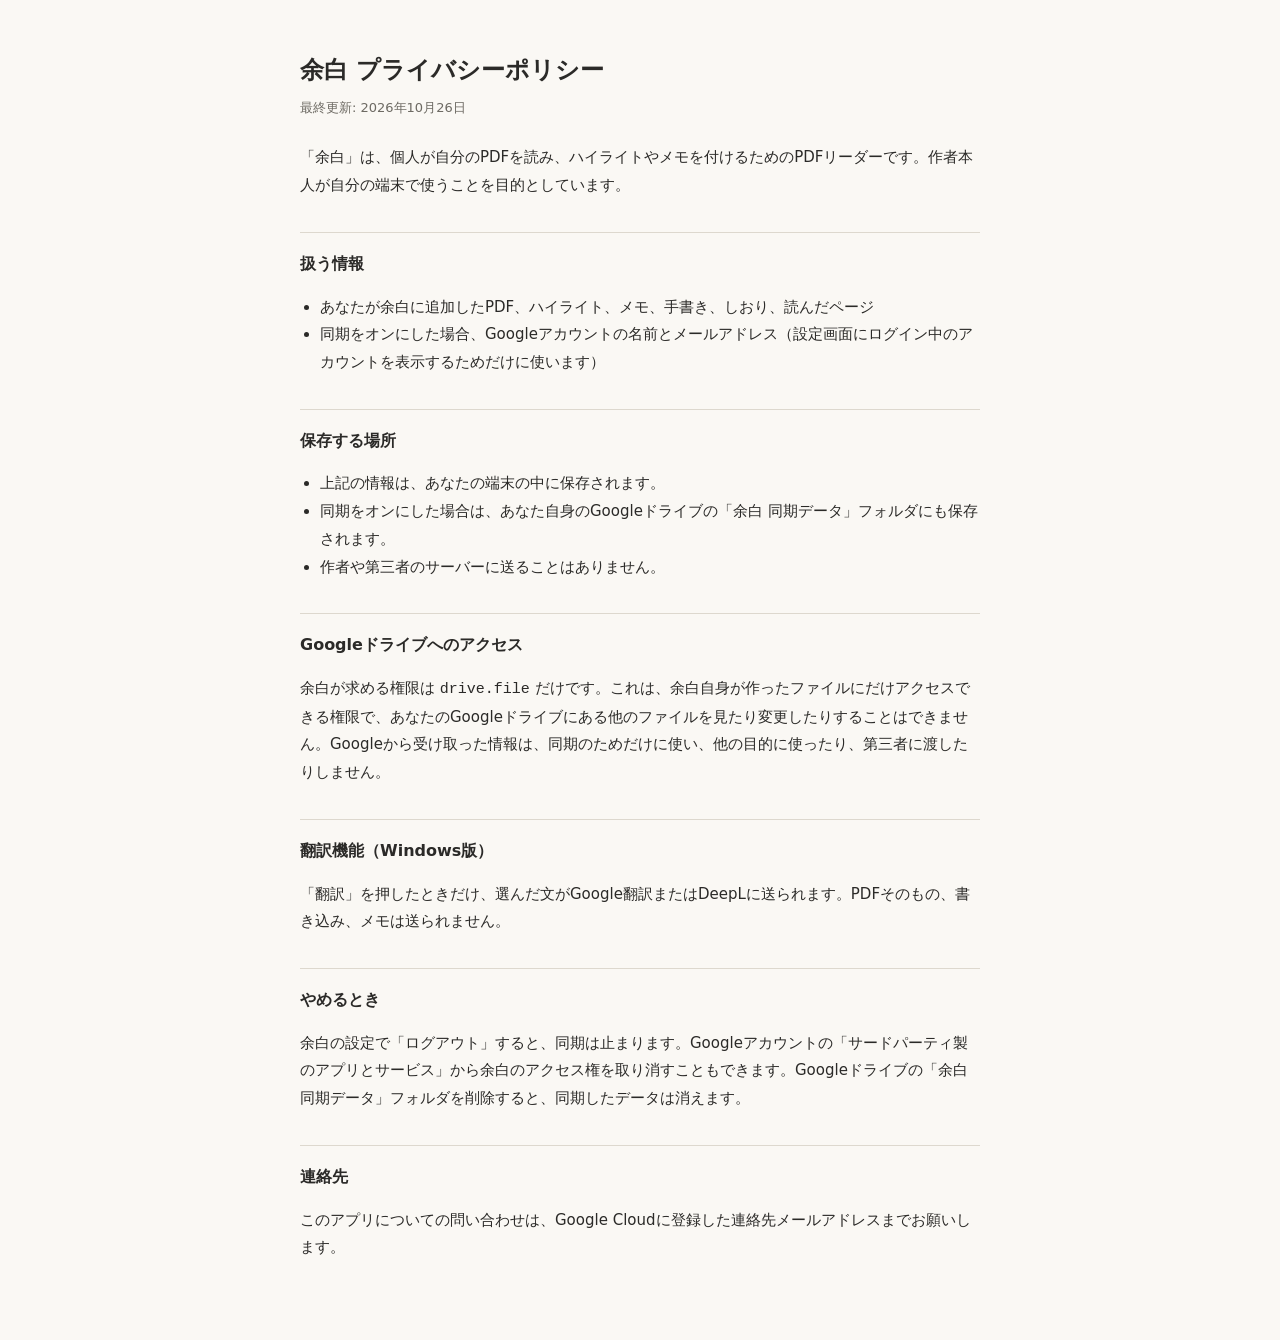
==== privacy.html @ 52588939 "Add files via upload" ====
<!doctype html>
<html lang="ja">
<head>
<meta charset="utf-8">
<meta name="viewport" content="width=device-width,initial-scale=1">
<title>余白 プライバシーポリシー</title>
<style>
:root{--bg:#1e1e1e;--fg:#dadada;--muted:#a3a3a3;--line:#383838;--accent:#9d8cff;color-scheme:dark}
@media (prefers-color-scheme:light){:root{--bg:#faf8f4;--fg:#2b2a28;--muted:#6d6a63;--line:#ddd8ce;--accent:#6c5ce7;color-scheme:light}}
body{margin:0;background:var(--bg);color:var(--fg);font:15px/1.85 "Segoe UI","Hiragino Sans","Yu Gothic UI",system-ui,sans-serif}
main{max-width:680px;margin:0 auto;padding:48px 20px 64px}
h1{font-size:24px;margin:0 0 4px}
h2{font-size:16px;margin:32px 0 6px;padding-top:16px;border-top:1px solid var(--line)}
p,li{color:var(--fg)}
.sub{color:var(--muted);margin:0 0 24px;font-size:13px}
a{color:var(--accent)}
ul{padding-left:20px}
</style>
</head>
<body>
<main>
  <h1>余白 プライバシーポリシー</h1>
  <p class="sub">最終更新: 2026年10月26日</p>
  <p>「余白」は、個人が自分のPDFを読み、ハイライトやメモを付けるためのPDFリーダーです。作者本人が自分の端末で使うことを目的としています。</p>

  <h2>扱う情報</h2>
  <ul>
    <li>あなたが余白に追加したPDF、ハイライト、メモ、手書き、しおり、読んだページ</li>
    <li>同期をオンにした場合、Googleアカウントの名前とメールアドレス（設定画面にログイン中のアカウントを表示するためだけに使います）</li>
  </ul>

  <h2>保存する場所</h2>
  <ul>
    <li>上記の情報は、あなたの端末の中に保存されます。</li>
    <li>同期をオンにした場合は、あなた自身のGoogleドライブの「余白 同期データ」フォルダにも保存されます。</li>
    <li>作者や第三者のサーバーに送ることはありません。</li>
  </ul>

  <h2>Googleドライブへのアクセス</h2>
  <p>余白が求める権限は <code>drive.file</code> だけです。これは、余白自身が作ったファイルにだけアクセスできる権限で、あなたのGoogleドライブにある他のファイルを見たり変更したりすることはできません。Googleから受け取った情報は、同期のためだけに使い、他の目的に使ったり、第三者に渡したりしません。</p>

  <h2>翻訳機能（Windows版）</h2>
  <p>「翻訳」を押したときだけ、選んだ文がGoogle翻訳またはDeepLに送られます。PDFそのもの、書き込み、メモは送られません。</p>

  <h2>やめるとき</h2>
  <p>余白の設定で「ログアウト」すると、同期は止まります。Googleアカウントの「サードパーティ製のアプリとサービス」から余白のアクセス権を取り消すこともできます。Googleドライブの「余白 同期データ」フォルダを削除すると、同期したデータは消えます。</p>

  <h2>連絡先</h2>
  <p>このアプリについての問い合わせは、Google Cloudに登録した連絡先メールアドレスまでお願いします。</p>
</main>
</body>
</html>
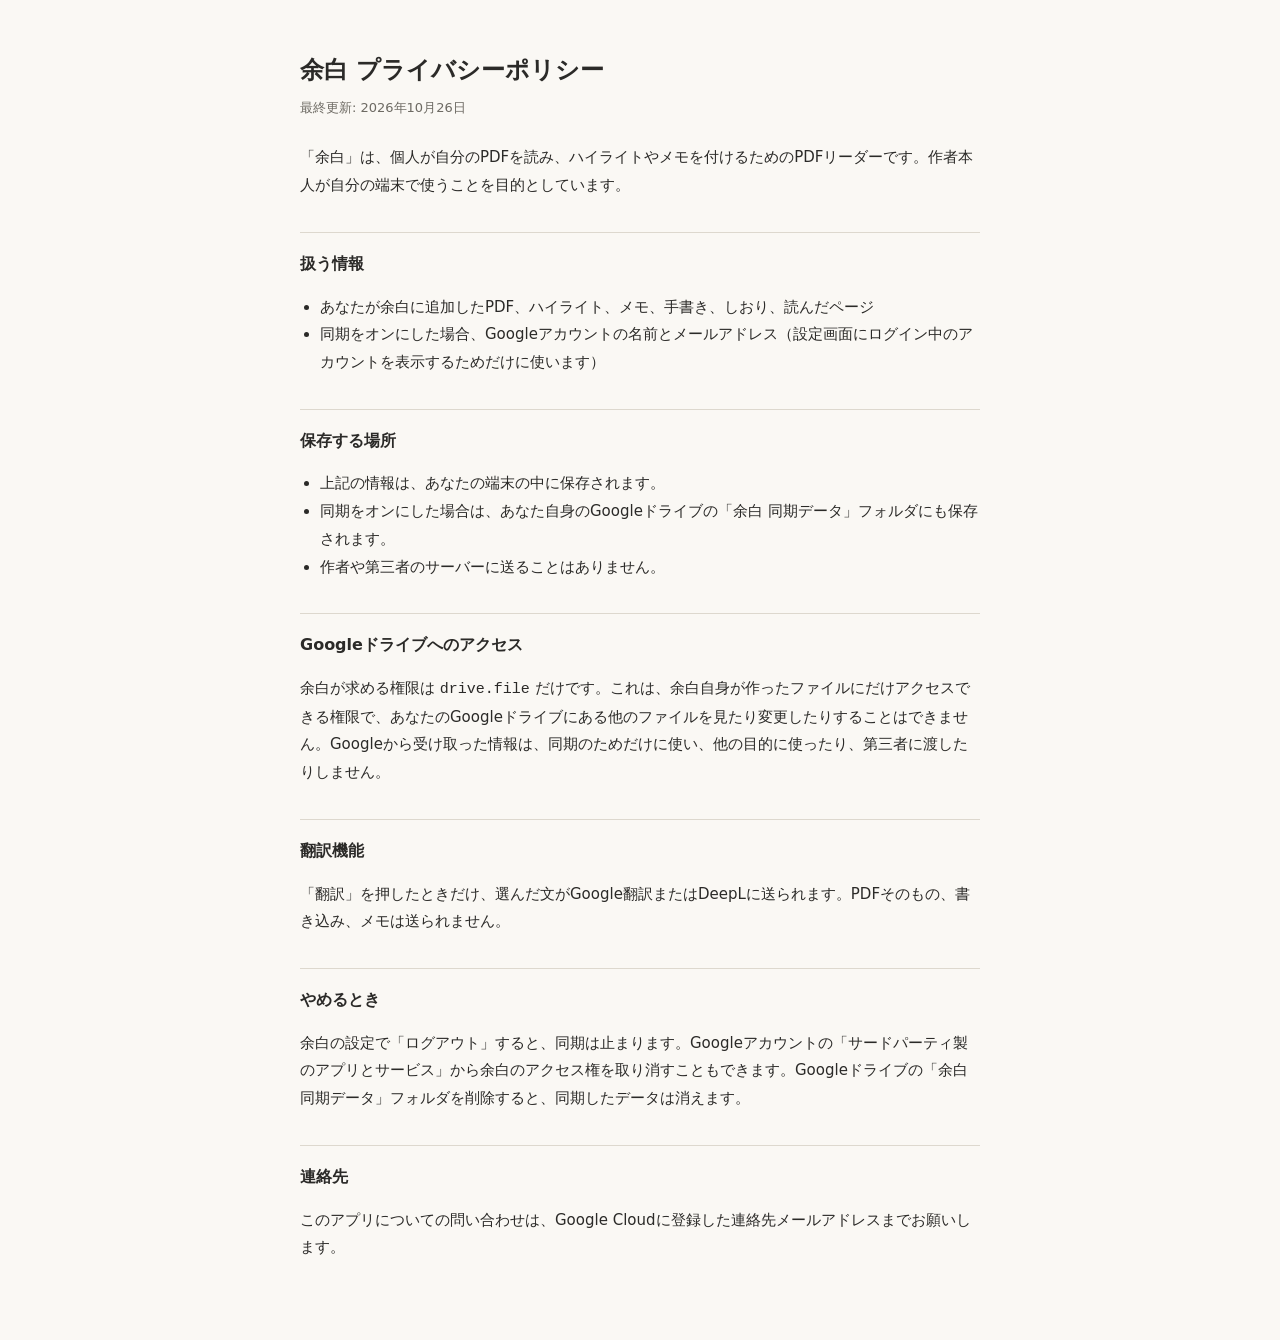
==== commit 069b36ae: "Add files via upload" ====
--- a/privacy.html
+++ b/privacy.html
@@ -39,7 +39,7 @@
   <h2>Googleドライブへのアクセス</h2>
   <p>余白が求める権限は <code>drive.file</code> だけです。これは、余白自身が作ったファイルにだけアクセスできる権限で、あなたのGoogleドライブにある他のファイルを見たり変更したりすることはできません。Googleから受け取った情報は、同期のためだけに使い、他の目的に使ったり、第三者に渡したりしません。</p>
 
-  <h2>翻訳機能（Windows版）</h2>
+  <h2>翻訳機能</h2>
   <p>「翻訳」を押したときだけ、選んだ文がGoogle翻訳またはDeepLに送られます。PDFそのもの、書き込み、メモは送られません。</p>
 
   <h2>やめるとき</h2>
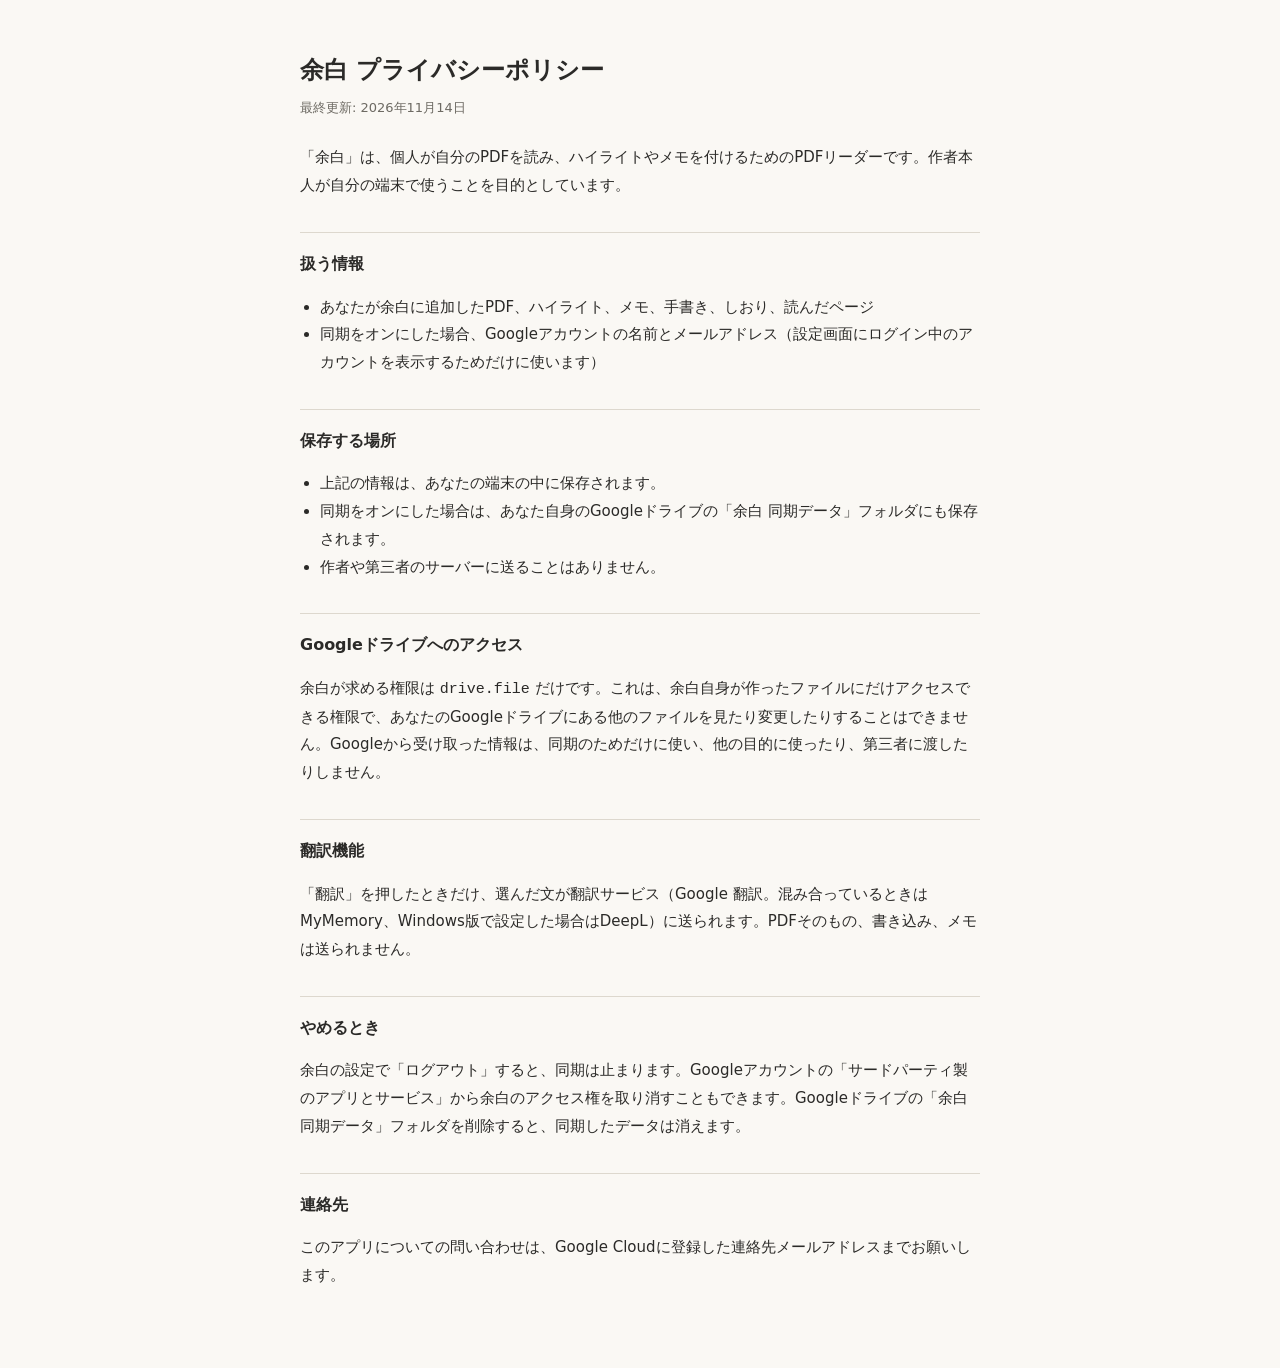
==== commit 0fa50cb9: "Add files via upload" ====
--- a/privacy.html
+++ b/privacy.html
@@ -20,7 +20,7 @@
 <body>
 <main>
   <h1>余白 プライバシーポリシー</h1>
-  <p class="sub">最終更新: 2026年10月26日</p>
+  <p class="sub">最終更新: 2026年11月14日</p>
   <p>「余白」は、個人が自分のPDFを読み、ハイライトやメモを付けるためのPDFリーダーです。作者本人が自分の端末で使うことを目的としています。</p>
 
   <h2>扱う情報</h2>
@@ -40,7 +40,7 @@
   <p>余白が求める権限は <code>drive.file</code> だけです。これは、余白自身が作ったファイルにだけアクセスできる権限で、あなたのGoogleドライブにある他のファイルを見たり変更したりすることはできません。Googleから受け取った情報は、同期のためだけに使い、他の目的に使ったり、第三者に渡したりしません。</p>
 
   <h2>翻訳機能</h2>
-  <p>「翻訳」を押したときだけ、選んだ文がGoogle翻訳またはDeepLに送られます。PDFそのもの、書き込み、メモは送られません。</p>
+  <p>「翻訳」を押したときだけ、選んだ文が翻訳サービス（Google 翻訳。混み合っているときはMyMemory、Windows版で設定した場合はDeepL）に送られます。PDFそのもの、書き込み、メモは送られません。</p>
 
   <h2>やめるとき</h2>
   <p>余白の設定で「ログアウト」すると、同期は止まります。Googleアカウントの「サードパーティ製のアプリとサービス」から余白のアクセス権を取り消すこともできます。Googleドライブの「余白 同期データ」フォルダを削除すると、同期したデータは消えます。</p>
